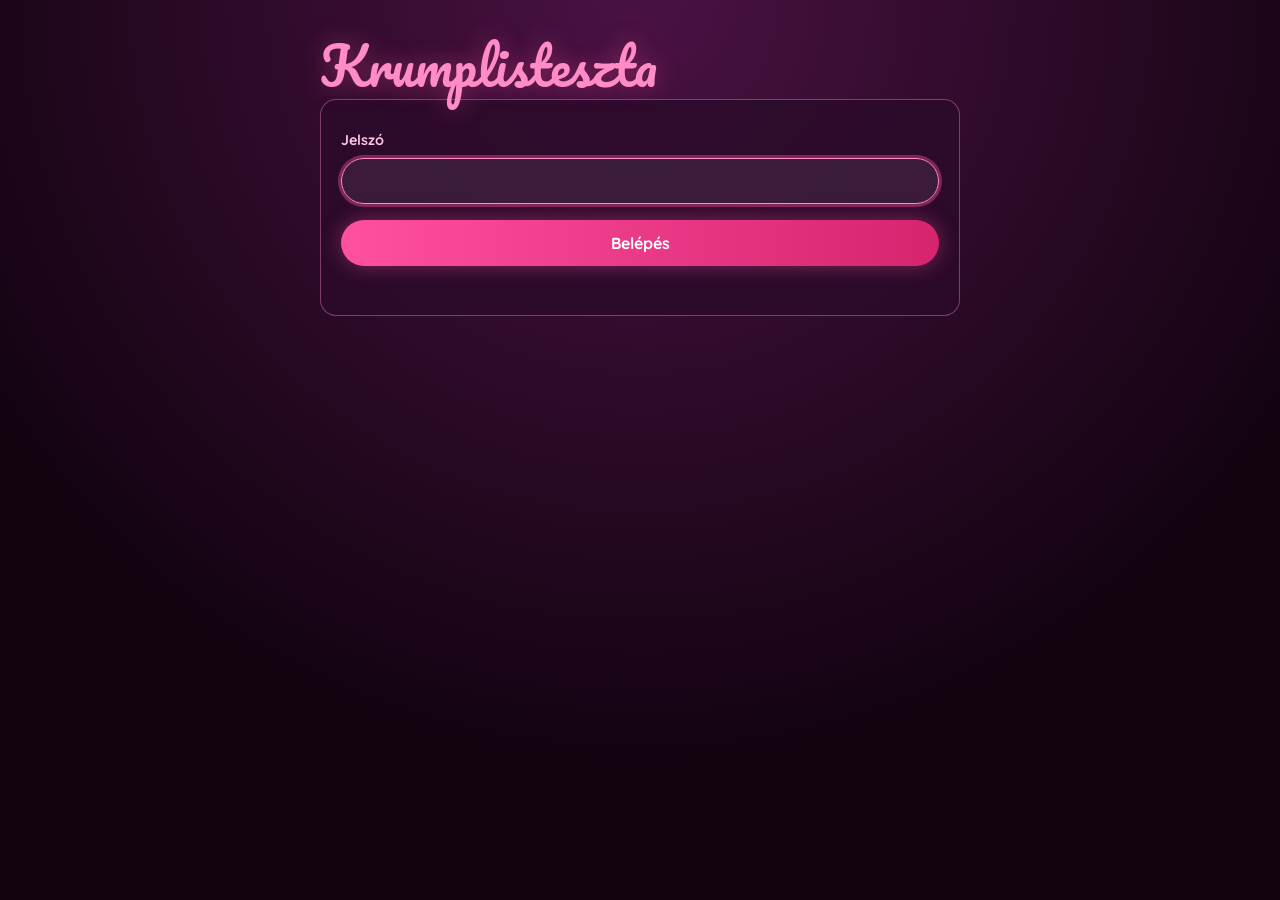
==== krumplisteszta.html @ 2fc3edf6 "Add Krumplisteszta admin page for task access A password-protected page toggles which tasks the play" ====
<!doctype html>
<html lang="hu">
<head>
  <meta charset="utf-8">
  <meta name="viewport" content="width=device-width, initial-scale=1">
  <meta name="robots" content="noindex">
  <title>Krumplisteszta</title>
  <link rel="preconnect" href="https://fonts.googleapis.com">
  <link rel="preconnect" href="https://fonts.gstatic.com" crossorigin>
  <link rel="stylesheet" href="https://fonts.googleapis.com/css2?family=Pacifico&family=Quicksand:wght@500;700&display=swap">
  <link rel="stylesheet" href="krumplisteszta.css">
</head>
<body>
  <main class="panel">
    <h1 class="title">Krumplisteszta</h1>

    <section class="block" id="login">
      <form class="stack" id="login-form">
        <label class="field-label" for="password">Jelszó</label>
        <input class="field" id="password" type="password" autocomplete="current-password" required autofocus>
        <button class="btn" id="login-button" type="submit">Belépés</button>
        <p class="status bad" id="login-status" role="status" aria-live="polite"></p>
      </form>
    </section>

    <section class="block" id="admin" hidden aria-labelledby="levels-title">
      <p class="lead">Itt állítod be, melyik feladathoz férhet hozzá a játékos.</p>
      <div class="block-head">
        <h2 class="block-title" id="levels-title">Feladatok</h2>
        <div class="quick">
          <button class="ghost" id="open-all" type="button">Mind nyitva</button>
          <button class="ghost" id="lock-all" type="button">Mind zárva</button>
        </div>
      </div>
      <ul class="levels" id="levels"></ul>
      <p class="note">A zárolt feladatot a játék átugorja. Ha a játékos előtt már nincs nyitott feladat, a játék várakozik, és magától továbbenged, amint kinyílik egy.</p>
      <div class="actions">
        <button class="btn" id="save" type="button" disabled>Mentés</button>
        <p class="status" id="status" role="status" aria-live="polite"></p>
      </div>
    </section>
  </main>

  <script src="levels.js"></script>
  <script src="krumplisteszta.js"></script>
</body>
</html>
---- krumplisteszta.css ----
:root {
  --night: #12030f;
  --panel: rgba(44, 11, 42, 0.86);
  --panel-line: rgba(255, 140, 198, 0.4);
  --text: #ffeef8;
  --text-soft: #ffc4e2;
  --accent: #ff4f9f;
  --accent-2: #d6246f;
  --line: #ff8cc6;
  --glow: rgba(255, 79, 159, 0.4);
  --bad: #ffb0b0;
  --title-font: "Pacifico", "Segoe Script", cursive;
  --body-font: "Quicksand", "Segoe UI", system-ui, sans-serif;
}

* { box-sizing: border-box; }
[hidden] { display: none !important; }

body {
  min-height: 100vh;
  margin: 0;
  padding: 32px 16px;
  color: var(--text);
  background: radial-gradient(circle at 50% 0%, #4a1244, var(--night) 70%) fixed;
  background-color: var(--night);
  font-family: var(--body-font);
  font-weight: 500;
  line-height: 1.45;
}

a { color: var(--line); }

.sr-only {
  position: absolute;
  width: 1px;
  height: 1px;
  overflow: hidden;
  clip-path: inset(50%);
  white-space: nowrap;
}

.panel {
  max-width: 640px;
  margin: 0 auto;
}

.title {
  margin: 0;
  font-family: var(--title-font);
  font-size: clamp(2.2rem, 9vw, 3.2rem);
  font-weight: 400;
  line-height: 1.3;
  color: var(--line);
  text-shadow: 0 0 24px var(--glow);
}

.lead {
  margin: 4px 0 24px;
  color: var(--text-soft);
  font-size: 1.05rem;
}

.block {
  margin-bottom: 20px;
  padding: 20px;
  background: var(--panel);
  border: 1px solid var(--panel-line);
  border-radius: 16px;
}

.block-head {
  display: flex;
  flex-wrap: wrap;
  align-items: center;
  justify-content: space-between;
  gap: 10px;
  margin-bottom: 12px;
}

.block-title {
  margin: 0;
  font-size: 1.1rem;
  font-weight: 700;
}

.quick { display: flex; gap: 8px; }

.levels {
  margin: 0;
  padding: 0;
  list-style: none;
}

.level {
  display: flex;
  align-items: center;
  gap: 12px;
  padding: 11px 2px;
  border-top: 1px solid rgba(255, 140, 198, 0.16);
  cursor: pointer;
}

.level-number {
  flex: none;
  width: 2.4em;
  color: var(--line);
  font-weight: 700;
}

.level-name {
  flex: 1;
  min-width: 0;
  overflow-wrap: anywhere;
}

.level-state {
  flex: none;
  width: 3.6em;
  color: var(--text-soft);
  font-size: 0.86rem;
  text-align: right;
}
.level.is-locked .level-name, .level.is-locked .level-number { opacity: 0.55; }

/* Kapcsoló */
.switch {
  position: relative;
  flex: none;
  width: 44px;
  height: 24px;
  margin: 0;
  appearance: none;
  background: rgba(255, 255, 255, 0.14);
  border-radius: 999px;
  cursor: pointer;
  transition: background 0.2s;
}
.switch::after {
  content: "";
  position: absolute;
  top: 3px;
  left: 3px;
  width: 18px;
  height: 18px;
  background: #fff;
  border-radius: 50%;
  transition: transform 0.2s;
}
.switch:checked { background: var(--accent); }
.switch:checked::after { transform: translateX(20px); }
.switch:focus-visible { outline: 2px solid #fff; outline-offset: 2px; }

.note {
  margin: 12px 0 0;
  color: var(--text-soft);
  font-size: 0.9rem;
}

.actions {
  display: flex;
  flex-wrap: wrap;
  align-items: center;
  gap: 12px;
  margin-top: 16px;
}

.btn, .ghost {
  font: inherit;
  font-weight: 700;
  border-radius: 999px;
  cursor: pointer;
}

.btn {
  min-height: 46px;
  padding: 10px 30px;
  color: #fff;
  background: linear-gradient(90deg, var(--accent), var(--accent-2));
  border: 0;
  box-shadow: 0 0 20px var(--glow);
}
.btn:disabled { opacity: 0.45; box-shadow: none; cursor: default; }
.btn:focus-visible, .ghost:focus-visible { outline: 2px solid #fff; outline-offset: 2px; }

.ghost {
  min-height: 34px;
  padding: 4px 14px;
  color: var(--text-soft);
  font-size: 0.86rem;
  background: transparent;
  border: 1px solid var(--panel-line);
}
.ghost:hover { color: #fff; border-color: var(--line); }

.status {
  flex: 1;
  min-width: 200px;
  margin: 0;
  font-size: 0.94rem;
}
.status.bad { color: var(--bad); }

.stack {
  display: flex;
  flex-direction: column;
  align-items: stretch;
  gap: 8px;
  margin-top: 4px;
}
.stack .btn { margin-top: 8px; }
.stack .status { flex: none; min-height: 1.4em; min-width: 0; }
.btn:disabled { cursor: wait; }

.field-label {
  margin-top: 6px;
  color: var(--text-soft);
  font-size: 0.9rem;
  font-weight: 700;
}

.field {
  width: 100%;
  min-height: 46px;
  padding: 8px 18px;
  color: var(--text);
  font: inherit;
  background: rgba(255, 255, 255, 0.07);
  border: 1px solid var(--panel-line);
  border-radius: 999px;
  outline: none;
}
.field:focus { border-color: var(--line); box-shadow: 0 0 0 3px var(--glow); }

#admin .lead { margin-top: 0; }
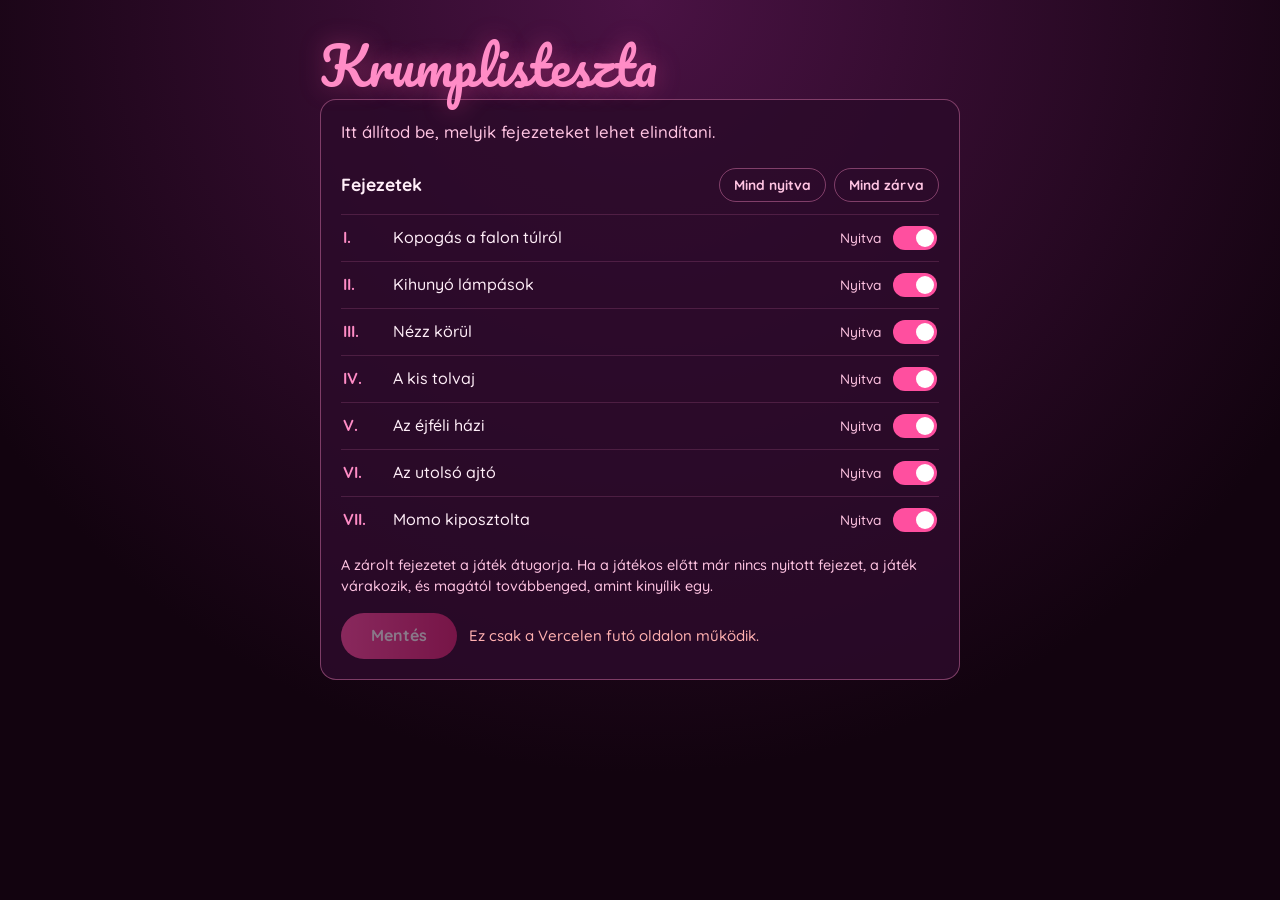
==== commit 8a472b64: "Remove the password from the admin page Krumplisteszta now opens straight to the chapter switches, a" ====
--- a/krumplisteszta.html
+++ b/krumplisteszta.html
@@ -14,26 +14,17 @@
   <main class="panel">
     <h1 class="title">Krumplisteszta</h1>
 
-    <section class="block" id="login">
-      <form class="stack" id="login-form">
-        <label class="field-label" for="password">Jelszó</label>
-        <input class="field" id="password" type="password" autocomplete="current-password" required autofocus>
-        <button class="btn" id="login-button" type="submit">Belépés</button>
-        <p class="status bad" id="login-status" role="status" aria-live="polite"></p>
-      </form>
-    </section>
-
-    <section class="block" id="admin" hidden aria-labelledby="levels-title">
-      <p class="lead">Itt állítod be, melyik feladathoz férhet hozzá a játékos.</p>
+    <section class="block" id="admin" aria-labelledby="levels-title">
+      <p class="lead">Itt állítod be, melyik fejezeteket lehet elindítani.</p>
       <div class="block-head">
-        <h2 class="block-title" id="levels-title">Feladatok</h2>
+        <h2 class="block-title" id="levels-title">Fejezetek</h2>
         <div class="quick">
           <button class="ghost" id="open-all" type="button">Mind nyitva</button>
           <button class="ghost" id="lock-all" type="button">Mind zárva</button>
         </div>
       </div>
       <ul class="levels" id="levels"></ul>
-      <p class="note">A zárolt feladatot a játék átugorja. Ha a játékos előtt már nincs nyitott feladat, a játék várakozik, és magától továbbenged, amint kinyílik egy.</p>
+      <p class="note">A zárolt fejezetet a játék átugorja. Ha a játékos előtt már nincs nyitott fejezet, a játék várakozik, és magától továbbenged, amint kinyílik egy.</p>
       <div class="actions">
         <button class="btn" id="save" type="button" disabled>Mentés</button>
         <p class="status" id="status" role="status" aria-live="polite"></p>
--- a/krumplisteszta.css
+++ b/krumplisteszta.css
@@ -200,35 +200,4 @@
 }
 .status.bad { color: var(--bad); }
 
-.stack {
-  display: flex;
-  flex-direction: column;
-  align-items: stretch;
-  gap: 8px;
-  margin-top: 4px;
-}
-.stack .btn { margin-top: 8px; }
-.stack .status { flex: none; min-height: 1.4em; min-width: 0; }
-.btn:disabled { cursor: wait; }
-
-.field-label {
-  margin-top: 6px;
-  color: var(--text-soft);
-  font-size: 0.9rem;
-  font-weight: 700;
-}
-
-.field {
-  width: 100%;
-  min-height: 46px;
-  padding: 8px 18px;
-  color: var(--text);
-  font: inherit;
-  background: rgba(255, 255, 255, 0.07);
-  border: 1px solid var(--panel-line);
-  border-radius: 999px;
-  outline: none;
-}
-.field:focus { border-color: var(--line); box-shadow: 0 0 0 3px var(--glow); }
-
 #admin .lead { margin-top: 0; }
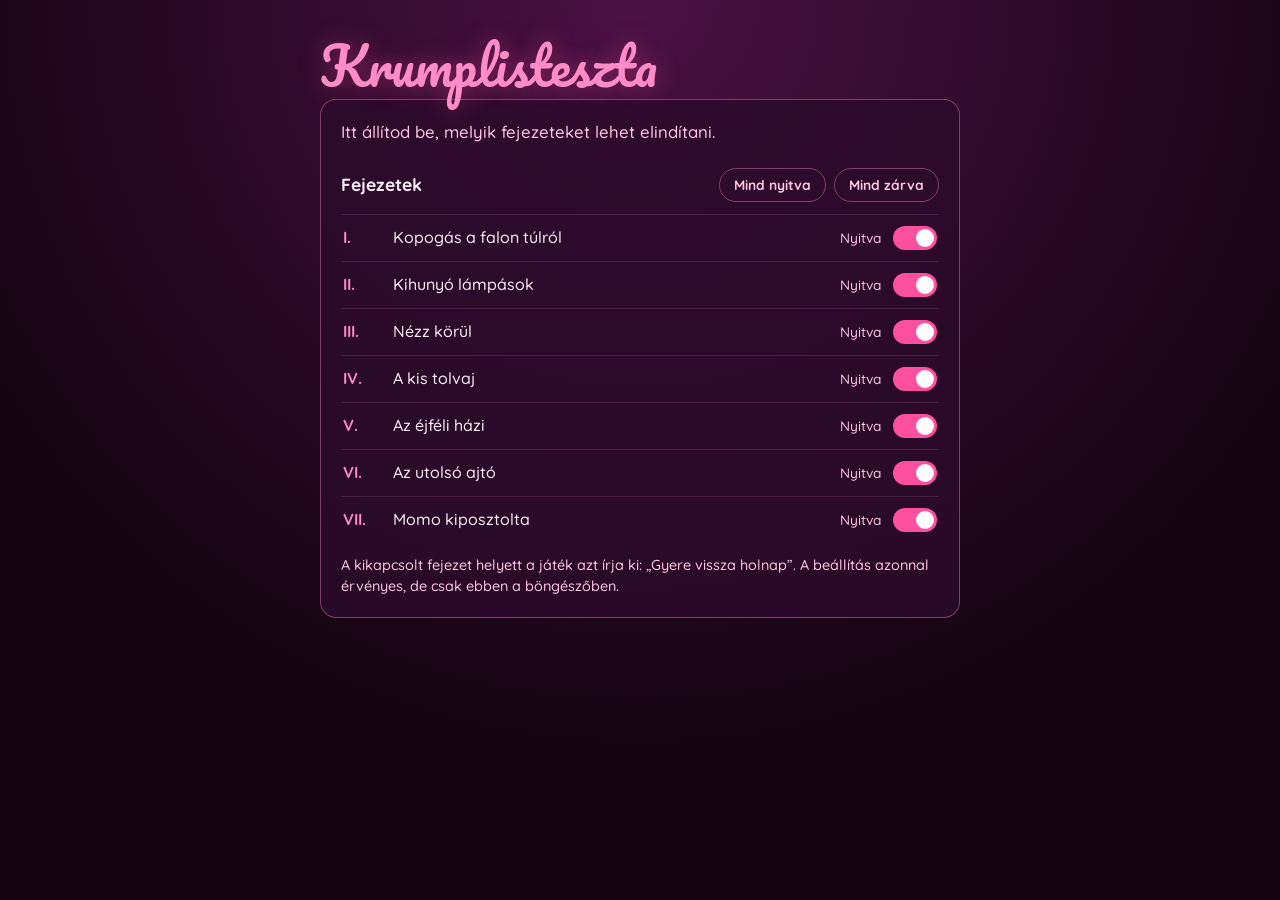
==== commit d703eb9c: "Control chapters from the browser without a database Krumplisteszta now stores its switches in local" ====
--- a/krumplisteszta.html
+++ b/krumplisteszta.html
@@ -24,11 +24,8 @@
         </div>
       </div>
       <ul class="levels" id="levels"></ul>
-      <p class="note">A zárolt fejezetet a játék átugorja. Ha a játékos előtt már nincs nyitott fejezet, a játék várakozik, és magától továbbenged, amint kinyílik egy.</p>
-      <div class="actions">
-        <button class="btn" id="save" type="button" disabled>Mentés</button>
-        <p class="status" id="status" role="status" aria-live="polite"></p>
-      </div>
+      <p class="note">A kikapcsolt fejezet helyett a játék azt írja ki: „Gyere vissza holnap”. A beállítás azonnal érvényes, de csak ebben a böngészőben.</p>
+      <p class="status bad" id="status" role="status" aria-live="polite"></p>
     </section>
   </main>
 
--- a/krumplisteszta.css
+++ b/krumplisteszta.css
@@ -156,31 +156,14 @@
   font-size: 0.9rem;
 }
 
-.actions {
-  display: flex;
-  flex-wrap: wrap;
-  align-items: center;
-  gap: 12px;
-  margin-top: 16px;
-}
-
-.btn, .ghost {
+.ghost {
   font: inherit;
   font-weight: 700;
   border-radius: 999px;
   cursor: pointer;
 }
 
-.btn {
-  min-height: 46px;
-  padding: 10px 30px;
-  color: #fff;
-  background: linear-gradient(90deg, var(--accent), var(--accent-2));
-  border: 0;
-  box-shadow: 0 0 20px var(--glow);
-}
-.btn:disabled { opacity: 0.45; box-shadow: none; cursor: default; }
-.btn:focus-visible, .ghost:focus-visible { outline: 2px solid #fff; outline-offset: 2px; }
+.ghost:focus-visible { outline: 2px solid #fff; outline-offset: 2px; }
 
 .ghost {
   min-height: 34px;
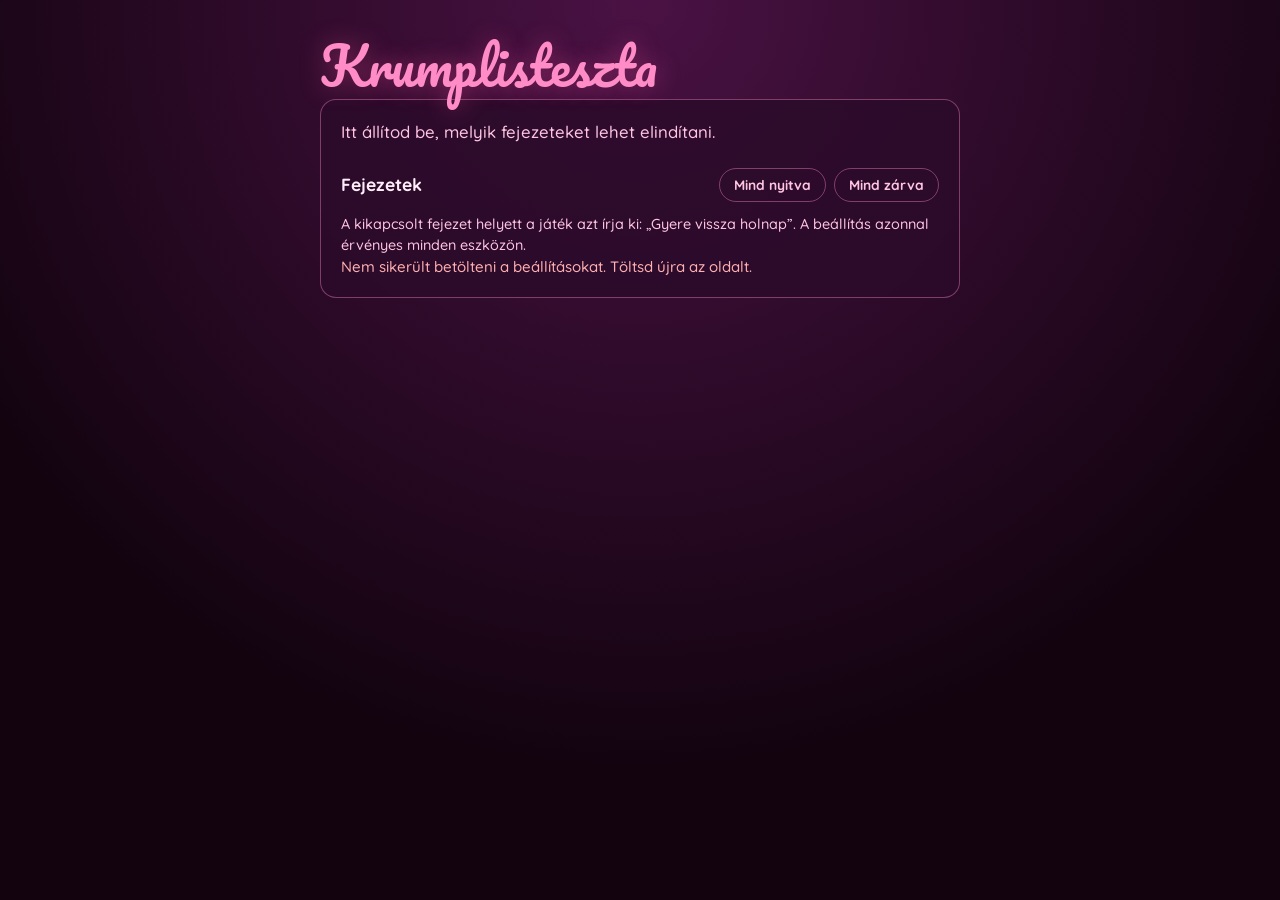
==== commit ef518a3a: "Store chapter access in Firebase Realtime Database Krumplisteszta now writes locked chapters to the " ====
--- a/krumplisteszta.html
+++ b/krumplisteszta.html
@@ -24,7 +24,7 @@
         </div>
       </div>
       <ul class="levels" id="levels"></ul>
-      <p class="note">A kikapcsolt fejezet helyett a játék azt írja ki: „Gyere vissza holnap”. A beállítás azonnal érvényes, de csak ebben a böngészőben.</p>
+      <p class="note">A kikapcsolt fejezet helyett a játék azt írja ki: „Gyere vissza holnap”. A beállítás azonnal érvényes minden eszközön.</p>
       <p class="status bad" id="status" role="status" aria-live="polite"></p>
     </section>
   </main>
